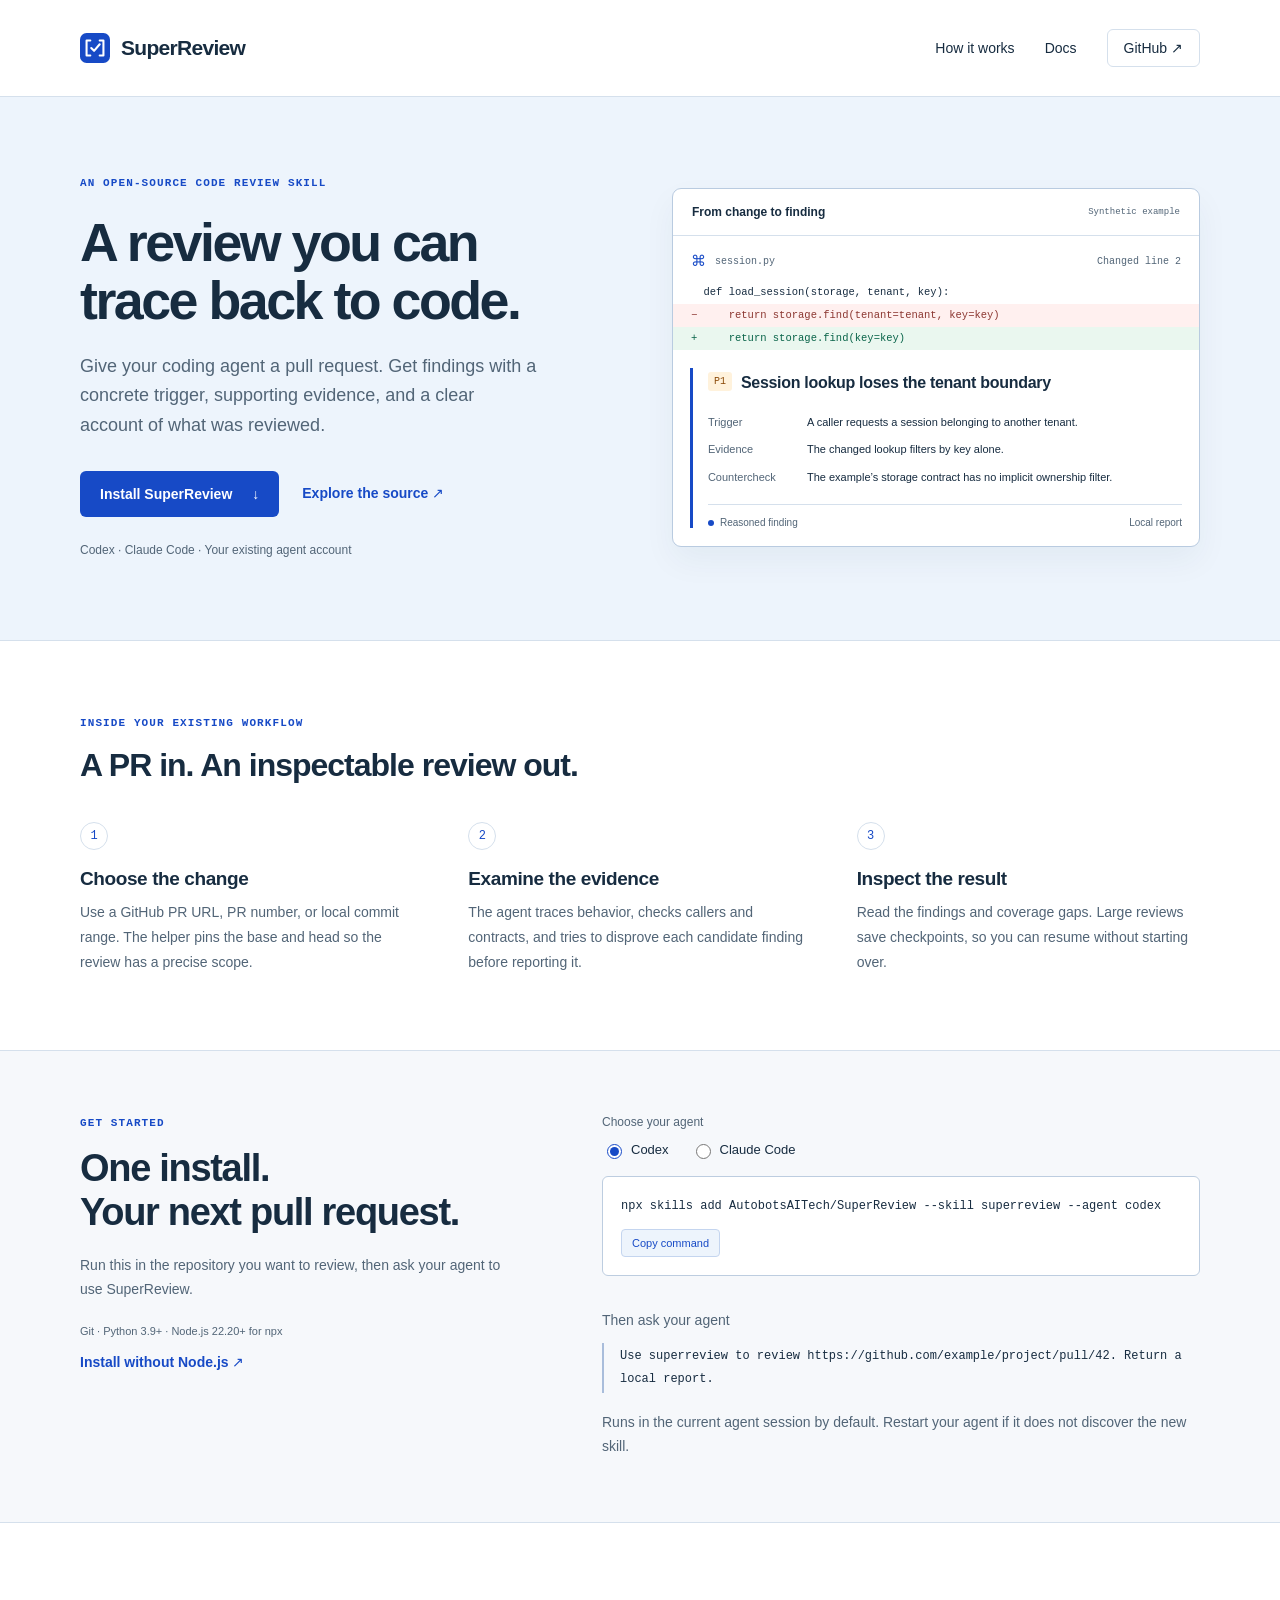
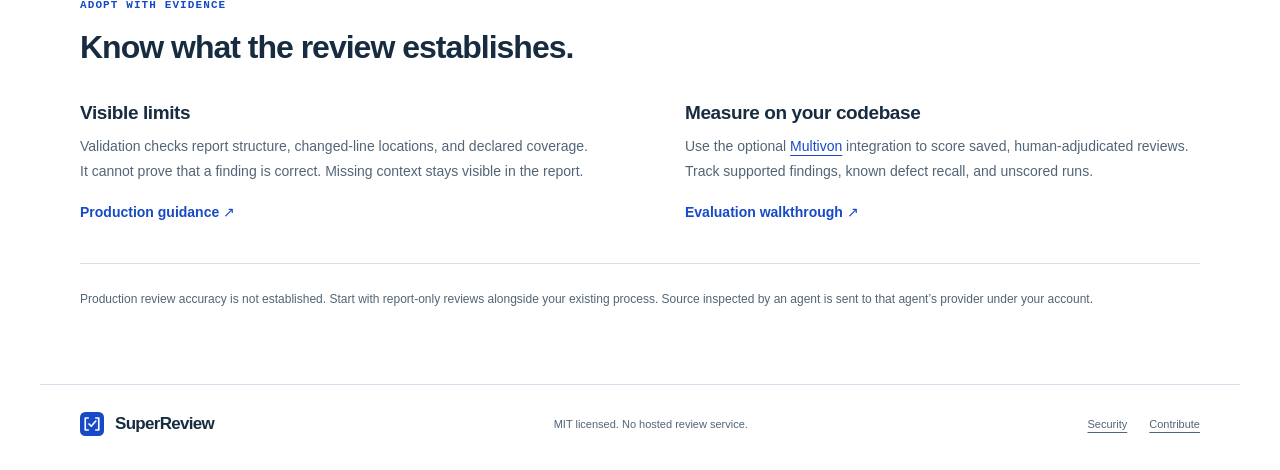
==== index.html @ 260a5c4f "Add optional review evaluation and a public project website" ====
<!doctype html>
<html lang="en">
  <head>
    <meta charset="utf-8" />
    <meta name="viewport" content="width=device-width, initial-scale=1" />
    <title>SuperReview — Code review with evidence</title>
    <meta
      name="description"
      content="Review pull requests in your coding agent. Trace findings to changed code, record coverage gaps, and resume large reviews. Open source, with local reports."
    />
    <meta name="theme-color" content="#174ac6" />
    <meta
      property="og:title"
      content="SuperReview — Code review with evidence"
    />
    <meta
      property="og:description"
      content="A portable review skill for Codex and Claude Code. Findings, evidence, and explicit coverage."
    />
    <meta property="og:type" content="website" />
    <link rel="icon" href="mark.svg" type="image/svg+xml" />
    <link rel="stylesheet" href="style.css" />
    <script src="site.js" defer></script>
  </head>
  <body>
    <a class="skip" href="#main">Skip to content</a>
    <header class="header wrap">
      <a class="brand" href="./" aria-label="SuperReview home"
        ><img src="mark.svg" alt="" width="30" height="30" />SuperReview</a
      >
      <nav aria-label="Main navigation">
        <a href="#workflow">How it works</a>
        <a href="https://github.com/AutobotsAITech/SuperReview#readme">Docs</a>
        <a
          class="nav-source"
          href="https://github.com/AutobotsAITech/SuperReview"
          >GitHub <span aria-hidden="true">↗</span></a
        >
      </nav>
    </header>
    <main id="main">
      <section class="hero">
        <div class="wrap hero-grid">
          <div class="hero-copy">
            <p class="eyebrow">An open-source code review skill</p>
            <h1>A review you can<br />trace back to code.</h1>
            <p class="intro">
              Give your coding agent a pull request. Get findings with a
              concrete trigger, supporting evidence, and a clear account of what
              was reviewed.
            </p>
            <div class="actions">
              <a class="button primary" href="#install"
                >Install SuperReview <span aria-hidden="true">↓</span></a
              ><a
                class="text-link"
                href="https://github.com/AutobotsAITech/SuperReview"
                >Explore the source <span aria-hidden="true">↗</span></a
              >
            </div>
            <p class="hero-note">
              Codex · Claude Code · Your existing agent account
            </p>
          </div>
          <figure class="review-example" aria-labelledby="example-title">
            <figcaption>
              <span id="example-title">From change to finding</span
              ><span class="sample-label">Synthetic example</span>
            </figcaption>
            <div class="code-header">
              <span class="file-icon" aria-hidden="true">⌘</span> session.py
              <span>Changed line 2</span>
            </div>
            <pre
              class="diff"
              aria-label="The storage lookup removes its tenant constraint"
            ><code><span class="context">  def load_session(storage, tenant, key):</span>
<span class="removed">−     return storage.find(tenant=tenant, key=key)</span>
<span class="added">+     return storage.find(key=key)</span></code></pre>
            <div class="finding">
              <div class="finding-title">
                <span class="severity">P1</span>
                <h2>Session lookup loses the tenant boundary</h2>
              </div>
              <dl>
                <div>
                  <dt>Trigger</dt>
                  <dd>
                    A caller requests a session belonging to another tenant.
                  </dd>
                </div>
                <div>
                  <dt>Evidence</dt>
                  <dd>The changed lookup filters by key alone.</dd>
                </div>
                <div>
                  <dt>Countercheck</dt>
                  <dd>
                    The example’s storage contract has no implicit ownership
                    filter.
                  </dd>
                </div>
              </dl>
              <div class="finding-footer">
                <span
                  ><span class="dot" aria-hidden="true"></span>Reasoned
                  finding</span
                ><span>Local report</span>
              </div>
            </div>
          </figure>
        </div>
      </section>

      <section
        class="wrap workflow section"
        id="workflow"
        aria-labelledby="workflow-title"
      >
        <div class="section-heading">
          <p class="eyebrow">Inside your existing workflow</p>
          <h2 id="workflow-title">A PR in. An inspectable review out.</h2>
        </div>
        <ol class="steps">
          <li>
            <span class="step-number">1</span>
            <h3>Choose the change</h3>
            <p>
              Use a GitHub PR URL, PR number, or local commit range. The helper
              pins the base and head so the review has a precise scope.
            </p>
          </li>
          <li>
            <span class="step-number">2</span>
            <h3>Examine the evidence</h3>
            <p>
              The agent traces behavior, checks callers and contracts, and tries
              to disprove each candidate finding before reporting it.
            </p>
          </li>
          <li>
            <span class="step-number">3</span>
            <h3>Inspect the result</h3>
            <p>
              Read the findings and coverage gaps. Large reviews save
              checkpoints, so you can resume without starting over.
            </p>
          </li>
        </ol>
      </section>

      <section
        class="install-section"
        id="install"
        aria-labelledby="install-title"
      >
        <div class="wrap install-grid">
          <div>
            <p class="eyebrow">Get started</p>
            <h2 id="install-title">
              One install.<br />Your next pull request.
            </h2>
            <p>
              Run this in the repository you want to review, then ask your agent
              to use SuperReview.
            </p>
            <p class="requirements">
              Git · Python 3.9+ · Node.js 22.20+ for npx
            </p>
            <a
              class="text-link"
              href="https://github.com/AutobotsAITech/SuperReview/blob/main/docs/installation.md"
              >Install without Node.js <span aria-hidden="true">↗</span></a
            >
          </div>
          <div class="install-panel">
            <fieldset class="agent-options">
              <legend>Choose your agent</legend>
              <label
                ><input
                  type="radio"
                  name="agent"
                  value="codex"
                  checked
                />Codex</label
              ><label
                ><input type="radio" name="agent" value="claude-code" />Claude
                Code</label
              >
            </fieldset>
            <div class="command-box">
              <code id="install-command"
                >npx skills add AutobotsAITech/SuperReview --skill superreview
                --agent codex</code
              ><button id="copy-command" type="button">Copy command</button>
            </div>
            <p
              id="copy-status"
              class="copy-status"
              role="status"
              aria-live="polite"
            ></p>
            <p class="prompt-label">Then ask your agent</p>
            <blockquote>
              Use superreview to review
              https://github.com/example/project/pull/42. Return a local report.
            </blockquote>
            <p class="install-note">
              Runs in the current agent session by default. Restart your agent
              if it does not discover the new skill.
            </p>
          </div>
        </div>
      </section>

      <section class="wrap section adoption" aria-labelledby="adoption-title">
        <div class="section-heading">
          <p class="eyebrow">Adopt with evidence</p>
          <h2 id="adoption-title">Know what the review establishes.</h2>
        </div>
        <div class="adoption-grid">
          <div>
            <h3>Visible limits</h3>
            <p>
              Validation checks report structure, changed-line locations, and
              declared coverage. It cannot prove that a finding is correct.
              Missing context stays visible in the report.
            </p>
            <a
              class="text-link"
              href="https://github.com/AutobotsAITech/SuperReview/blob/main/docs/production.md"
              >Production guidance <span aria-hidden="true">↗</span></a
            >
          </div>
          <div>
            <h3>Measure on your codebase</h3>
            <p>
              Use the optional
              <a href="https://multivon.ai">Multivon</a> integration to score
              saved, human-adjudicated reviews. Track supported findings, known
              defect recall, and unscored runs.
            </p>
            <a
              class="text-link"
              href="https://github.com/AutobotsAITech/SuperReview/blob/main/evals/multivon.md"
              >Evaluation walkthrough <span aria-hidden="true">↗</span></a
            >
          </div>
        </div>
        <aside class="scope-note">
          Production review accuracy is not established. Start with report-only
          reviews alongside your existing process. Source inspected by an agent
          is sent to that agent’s provider under your account.
        </aside>
      </section>
    </main>
    <footer class="wrap footer">
      <a class="brand" href="./"
        ><img src="mark.svg" alt="" width="24" height="24" />SuperReview</a
      >
      <p>MIT licensed. No hosted review service.</p>
      <div>
        <a
          href="https://github.com/AutobotsAITech/SuperReview/blob/main/SECURITY.md"
          >Security</a
        ><a
          href="https://github.com/AutobotsAITech/SuperReview/blob/main/CONTRIBUTING.md"
          >Contribute</a
        >
      </div>
    </footer>
  </body>
</html>
---- style.css ----
:root {
  --ink: #172c40;
  --muted: #526577;
  --blue: #174ac6;
  --pale: #edf4fc;
  --line: #d5e0ec;
  --paper: #fff;
  --green: #096449;
  --amber: #8b4a09;
  --code: #f5f7fa;
  color-scheme: light;
  font-family: Arial, Helvetica, sans-serif;
  color: var(--ink);
  background: var(--paper);
  font-synthesis: none;
}
* {
  box-sizing: border-box;
}
html {
  scroll-behavior: smooth;
  scroll-padding-top: 28px;
}
body {
  margin: 0;
}
a {
  color: var(--blue);
  text-underline-offset: 4px;
}
a:hover {
  text-decoration: underline;
}
button,
input {
  font: inherit;
}
button,
a,
input {
  -webkit-tap-highlight-color: transparent;
}
button:focus-visible,
a:focus-visible,
input:focus-visible {
  outline: 3px solid var(--blue);
  outline-offset: 5px;
}
h1,
h2,
h3,
p,
figure {
  margin: 0;
}
h1,
h2,
h3 {
  font-family: "Trebuchet MS", Arial, sans-serif;
}
p {
  font-size: 16px;
  line-height: 1.7;
}
code,
.eyebrow,
.code-header,
.sample-label,
.severity,
.step-number {
  font-family: "SFMono-Regular", Consolas, "Liberation Mono", monospace;
}
.wrap {
  max-width: 1200px;
  margin: auto;
  padding-left: 40px;
  padding-right: 40px;
}
.skip {
  position: absolute;
  top: -80px;
  left: 16px;
  padding: 12px;
  background: white;
  z-index: 5;
}
.skip:focus {
  top: 10px;
}
.header {
  height: 96px;
  display: flex;
  align-items: center;
  justify-content: space-between;
  gap: 24px;
}
.brand {
  display: inline-flex;
  align-items: center;
  gap: 11px;
  color: var(--ink);
  font-size: 21px;
  font-weight: 700;
  letter-spacing: -0.7px;
  text-decoration: none;
}
.brand:hover {
  text-decoration: none;
}
.header nav {
  display: flex;
  align-items: center;
  gap: 30px;
}
.header nav a {
  font-size: 14px;
  color: var(--ink);
  text-decoration: none;
}
.header nav a:hover {
  text-decoration: underline;
}
.nav-source {
  border: 1px solid var(--line);
  border-radius: 6px;
  padding: 10px 16px;
}
.hero {
  background: var(--pale);
  border-top: 1px solid var(--line);
  border-bottom: 1px solid var(--line);
}
.hero-grid {
  display: grid;
  grid-template-columns: 1.03fr 1fr;
  gap: 48px;
  align-items: center;
  padding-top: 78px;
  padding-bottom: 80px;
}
.eyebrow {
  font-size: 11px;
  line-height: 1.5;
  letter-spacing: 1.1px;
  text-transform: uppercase;
  color: var(--blue);
  font-weight: 600;
}
.hero h1 {
  font-size: clamp(40px, 4.2vw, 57px);
  line-height: 1.08;
  letter-spacing: -2.5px;
  margin: 21px 0 23px;
}
.intro {
  font-size: 18px;
  line-height: 1.65;
  color: var(--muted);
  max-width: 460px;
}
.actions {
  display: flex;
  gap: 23px;
  align-items: center;
  margin-top: 30px;
  flex-wrap: wrap;
}
.button {
  display: inline-flex;
  justify-content: center;
  gap: 20px;
  padding: 15px 20px;
  border-radius: 6px;
  font-size: 14px;
  font-weight: 700;
  text-decoration: none;
}
.button:hover {
  text-decoration: none;
  background: #103a9e;
}
.primary {
  background: var(--blue);
  color: white;
}
.text-link {
  display: inline-block;
  font-size: 14px;
  font-weight: 600;
  text-decoration: none;
  line-height: 1.5;
}
.text-link:hover {
  text-decoration: underline;
}
.hero-note {
  font-size: 12px;
  color: var(--muted);
  margin-top: 23px;
}
.review-example {
  min-width: 0;
  border: 1px solid #b9cbe0;
  border-radius: 9px;
  background: var(--paper);
  box-shadow: 0 14px 32px #1836500d;
  overflow: hidden;
}
.review-example figcaption {
  padding: 16px 19px;
  display: flex;
  justify-content: space-between;
  align-items: center;
  gap: 12px;
  font-size: 12px;
  font-weight: 600;
  border-bottom: 1px solid var(--line);
}
.sample-label {
  font-size: 9px;
  color: var(--muted);
  font-weight: 400;
  white-space: nowrap;
}
.code-header {
  font-size: 10px;
  color: var(--muted);
  display: flex;
  align-items: center;
  gap: 9px;
  padding: 16px 18px 10px;
}
.code-header > span:last-child {
  margin-left: auto;
}
.file-icon {
  color: var(--blue);
  font-size: 15px;
}
.diff {
  font-size: 10.5px;
  line-height: 2.2;
  overflow: auto;
  margin: 0;
  padding: 0 0 18px;
}
.diff span {
  display: block;
  padding: 0 18px;
  min-width: max-content;
}
.diff code {
  display: block;
  white-space: normal;
}
.diff .context,
.diff .added,
.diff .removed {
  white-space: pre;
}
.removed {
  background: #fff0ef;
  color: #8c3731;
}
.added {
  background: #eaf7ef;
  color: var(--green);
}
.finding {
  margin: 0 17px 18px;
  border-left: 3px solid var(--blue);
  padding: 4px 0 0 15px;
}
.finding-title {
  display: flex;
  align-items: flex-start;
  gap: 9px;
}
.finding h2 {
  font-size: 16px;
  line-height: 1.35;
  letter-spacing: -0.3px;
}
.severity {
  font-size: 10px;
  background: #fff2dc;
  color: var(--amber);
  padding: 4px 6px;
  border-radius: 3px;
  flex-shrink: 0;
}
.finding dl {
  margin: 20px 0 18px;
  font-size: 11px;
  line-height: 1.6;
}
.finding dl > div {
  display: grid;
  grid-template-columns: 90px 1fr;
  gap: 9px;
  margin: 10px 0;
}
.finding dt {
  color: var(--muted);
}
.finding dd {
  margin: 0;
}
.finding-footer {
  border-top: 1px solid var(--line);
  padding-top: 12px;
  font-size: 10px;
  color: var(--muted);
  display: flex;
  justify-content: space-between;
}
.dot {
  display: inline-block;
  width: 6px;
  height: 6px;
  border-radius: 50%;
  background: var(--blue);
  margin-right: 6px;
}
.section {
  padding-top: 74px;
  padding-bottom: 74px;
}
.section-heading h2 {
  font-size: 32px;
  line-height: 1.2;
  letter-spacing: -1px;
  margin-top: 14px;
}
.steps {
  list-style: none;
  display: grid;
  grid-template-columns: repeat(3, 1fr);
  gap: 45px;
  padding: 0;
  margin: 38px 0 0;
}
.step-number {
  display: inline-grid;
  place-items: center;
  width: 28px;
  height: 28px;
  font-size: 12px;
  border: 1px solid var(--line);
  border-radius: 50%;
  color: var(--blue);
  margin-bottom: 18px;
}
.steps h3,
.adoption h3 {
  font-size: 19px;
  letter-spacing: -0.4px;
  margin-bottom: 10px;
}
.steps p,
.adoption-grid p {
  font-size: 14px;
  line-height: 1.8;
  color: var(--muted);
}
.install-section {
  background: #f6f8fb;
  border-top: 1px solid var(--line);
  border-bottom: 1px solid var(--line);
}
.install-grid {
  display: grid;
  grid-template-columns: 0.85fr 1.15fr;
  gap: 80px;
  padding-top: 64px;
  padding-bottom: 64px;
}
.install-grid h2 {
  font-size: 38px;
  line-height: 1.16;
  letter-spacing: -1.3px;
  margin: 15px 0 20px;
}
.install-grid > div > p:not(.eyebrow) {
  font-size: 14px;
  color: var(--muted);
}
.install-grid .requirements {
  font-size: 11px !important;
  margin: 20px 0 12px;
}
.install-panel {
  align-self: center;
  min-width: 0;
}
.agent-options {
  display: flex;
  gap: 22px;
  margin: 0;
  padding: 0;
  border: 0;
}
.agent-options legend {
  font-size: 12px;
  color: var(--muted);
  margin-bottom: 12px;
  padding: 0;
}
.agent-options label {
  display: flex;
  align-items: center;
  gap: 6px;
  font-size: 13px;
  cursor: pointer;
}
.agent-options input {
  accent-color: var(--blue);
  width: 15px;
  height: 15px;
}
.command-box {
  margin-top: 17px;
  padding: 18px;
  background: var(--paper);
  border: 1px solid #bdcde0;
  border-radius: 6px;
}
.command-box code {
  display: block;
  font-size: 12px;
  line-height: 1.9;
  overflow-wrap: anywhere;
}
.command-box button {
  color: var(--blue);
  background: var(--pale);
  border: 1px solid #c4d5ef;
  border-radius: 4px;
  padding: 7px 10px;
  cursor: pointer;
  font-size: 11px;
  margin-top: 12px;
}
.command-box button:hover {
  background: #dfeafd;
}
.copy-status {
  font-size: 11px;
  color: var(--green);
  min-height: 25px;
  margin-top: 3px;
}
.prompt-label {
  font-size: 12px;
  color: var(--muted);
  margin: 5px 0 10px;
}
blockquote {
  margin: 0;
  border-left: 2px solid #a9bddb;
  padding: 2px 0 2px 16px;
  font-family: Consolas, "Liberation Mono", monospace;
  font-size: 12px;
  line-height: 1.9;
  overflow-wrap: anywhere;
}
.install-note {
  font-size: 11px;
  line-height: 1.7;
  color: var(--muted);
  margin-top: 18px;
}
.adoption-grid {
  display: grid;
  grid-template-columns: 1fr 1fr;
  gap: 90px;
  margin-top: 36px;
}
.adoption-grid .text-link {
  margin-top: 17px;
}
.scope-note {
  font-size: 12px;
  line-height: 1.8;
  color: var(--muted);
  border-top: 1px solid var(--line);
  padding-top: 25px;
  margin-top: 40px;
  max-width: 100%;
}
.footer {
  display: flex;
  align-items: center;
  gap: 30px;
  justify-content: space-between;
  padding-top: 27px;
  padding-bottom: 34px;
  border-top: 1px solid var(--line);
}
.footer .brand {
  font-size: 17px;
}
.footer p,
.footer a:not(.brand) {
  font-size: 11px;
  color: var(--muted);
}
.footer > div {
  display: flex;
  gap: 22px;
}
@media (min-width: 1300px) {
  .hero-grid {
    gap: 62px;
  }
}
@media (max-width: 900px) {
  .wrap {
    padding-left: 28px;
    padding-right: 28px;
  }
  .hero-grid {
    gap: 27px;
  }
  .hero h1 {
    font-size: 43px;
  }
  .hero-grid {
    padding-top: 56px;
    padding-bottom: 56px;
  }
  .intro {
    font-size: 16px;
  }
  .actions {
    gap: 16px;
  }
  .review-example figcaption {
    padding: 14px;
  }
  .sample-label {
    font-size: 8px;
  }
  .diff {
    font-size: 9px;
  }
  .diff span {
    padding-left: 12px;
    padding-right: 12px;
  }
  .finding {
    margin-left: 12px;
    margin-right: 12px;
    padding-left: 10px;
  }
  .finding h2 {
    font-size: 14px;
  }
  .finding dl > div {
    grid-template-columns: 75px 1fr;
  }
  .install-grid {
    gap: 38px;
  }
  .adoption-grid {
    gap: 45px;
  }
  .steps {
    gap: 24px;
  }
  .footer {
    gap: 18px;
  }
}
@media (max-width: 680px) {
  .wrap {
    padding-left: 22px;
    padding-right: 22px;
  }
  .header {
    height: 76px;
  }
  .header nav {
    gap: 18px;
  }
  .header nav a {
    font-size: 12px;
  }
  .header nav a:first-child {
    display: none;
  }
  .nav-source {
    padding: 8px 11px;
  }
  .brand {
    font-size: 19px;
    gap: 8px;
  }
  .brand img {
    width: 25px;
    height: 25px;
  }
  .hero-grid {
    grid-template-columns: 1fr;
    gap: 38px;
    padding-top: 44px;
    padding-bottom: 42px;
  }
  .hero h1 {
    font-size: 47px;
    letter-spacing: -2px;
  }
  .intro {
    font-size: 17px;
  }
  .review-example {
    max-width: 500px;
    width: 100%;
    justify-self: center;
  }
  .diff {
    font-size: 10px;
  }
  .finding h2 {
    font-size: 16px;
  }
  .sample-label {
    font-size: 9px;
  }
  .finding dl {
    font-size: 12px;
  }
  .finding dl > div {
    grid-template-columns: 90px 1fr;
  }
  .section {
    padding-top: 48px;
    padding-bottom: 48px;
  }
  .section-heading h2 {
    font-size: 28px;
  }
  .steps {
    grid-template-columns: 1fr;
    gap: 26px;
    margin-top: 29px;
  }
  .steps li {
    position: relative;
    padding-left: 44px;
  }
  .step-number {
    position: absolute;
    left: 0;
    top: 0;
  }
  .steps h3 {
    margin-bottom: 7px;
  }
  .install-grid {
    grid-template-columns: 1fr;
    gap: 32px;
    padding-top: 45px;
    padding-bottom: 45px;
  }
  .install-grid h2 {
    font-size: 34px;
  }
  .install-grid h2 br {
    display: none;
  }
  .adoption-grid {
    grid-template-columns: 1fr;
    gap: 30px;
    margin-top: 28px;
  }
  .scope-note {
    margin-top: 30px;
  }
  .footer {
    flex-wrap: wrap;
    justify-content: flex-start;
    gap: 18px;
  }
  .footer p {
    order: 3;
    width: 100%;
  }
  .footer > div {
    margin-left: auto;
  }
}
@media (max-width: 370px) {
  .hero h1 {
    font-size: 40px;
  }
  .header nav {
    gap: 12px;
  }
  .diff {
    font-size: 9px;
  }
  .finding dl > div {
    grid-template-columns: 78px 1fr;
  }
  .review-example figcaption {
    font-size: 11px;
  }
  .sample-label {
    font-size: 8px;
  }
}
@media (prefers-reduced-motion: reduce) {
  html {
    scroll-behavior: auto;
  }
}
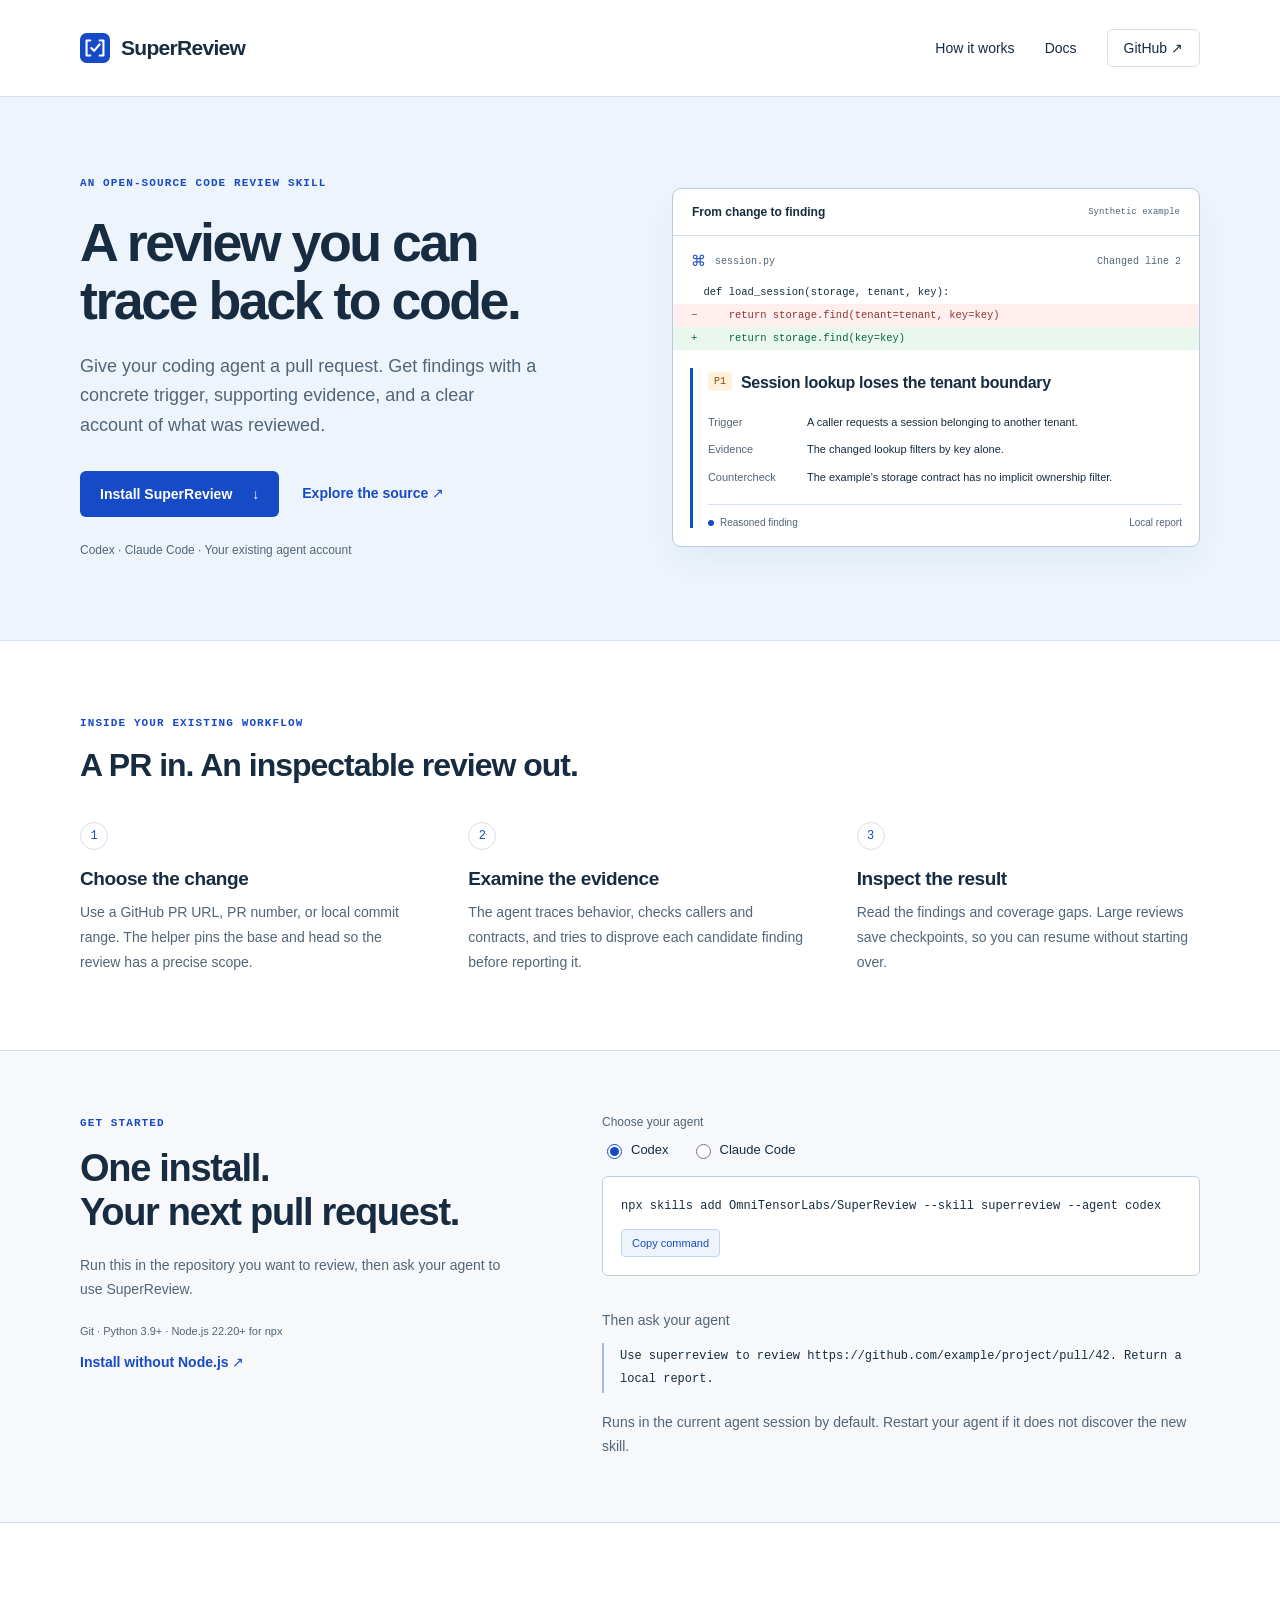
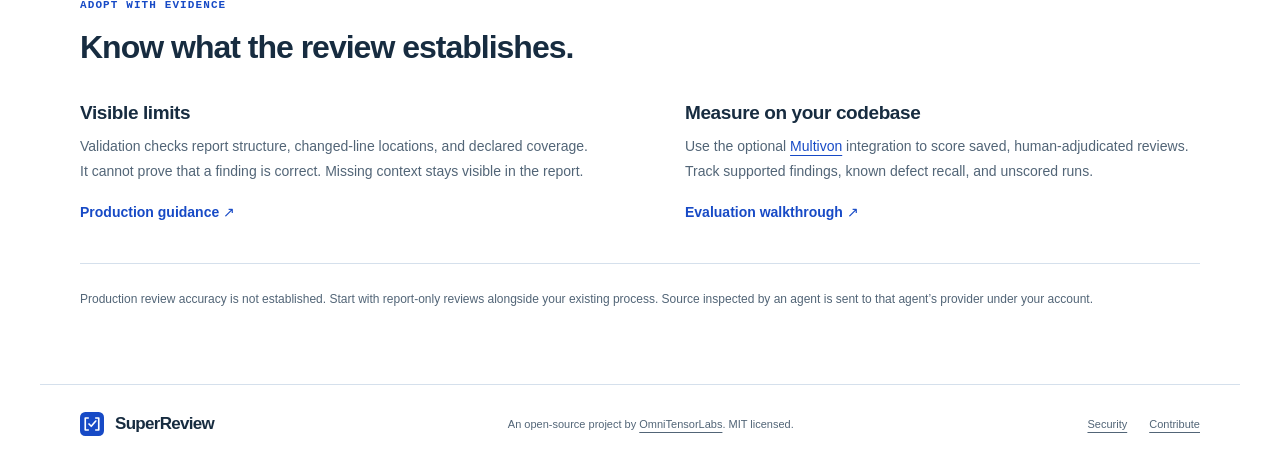
==== commit e8bf5901: "Connect SuperReview with OmniTensorLabs" ====
--- a/index.html
+++ b/index.html
@@ -18,6 +18,7 @@
       content="A portable review skill for Codex and Claude Code. Findings, evidence, and explicit coverage."
     />
     <meta property="og:type" content="website" />
+    <link rel="canonical" href="https://superreview.omnitensorlabs.com/" />
     <link rel="icon" href="mark.svg" type="image/svg+xml" />
     <link rel="stylesheet" href="style.css" />
     <script src="site.js" defer></script>
@@ -30,10 +31,10 @@
       >
       <nav aria-label="Main navigation">
         <a href="#workflow">How it works</a>
-        <a href="https://github.com/AutobotsAITech/SuperReview#readme">Docs</a>
+        <a href="https://github.com/OmniTensorLabs/SuperReview#readme">Docs</a>
         <a
           class="nav-source"
-          href="https://github.com/AutobotsAITech/SuperReview"
+          href="https://github.com/OmniTensorLabs/SuperReview"
           >GitHub <span aria-hidden="true">↗</span></a
         >
       </nav>
@@ -54,7 +55,7 @@
                 >Install SuperReview <span aria-hidden="true">↓</span></a
               ><a
                 class="text-link"
-                href="https://github.com/AutobotsAITech/SuperReview"
+                href="https://github.com/OmniTensorLabs/SuperReview"
                 >Explore the source <span aria-hidden="true">↗</span></a
               >
             </div>
@@ -169,7 +170,7 @@
             </p>
             <a
               class="text-link"
-              href="https://github.com/AutobotsAITech/SuperReview/blob/main/docs/installation.md"
+              href="https://github.com/OmniTensorLabs/SuperReview/blob/main/docs/installation.md"
               >Install without Node.js <span aria-hidden="true">↗</span></a
             >
           </div>
@@ -190,7 +191,7 @@
             </fieldset>
             <div class="command-box">
               <code id="install-command"
-                >npx skills add AutobotsAITech/SuperReview --skill superreview
+                >npx skills add OmniTensorLabs/SuperReview --skill superreview
                 --agent codex</code
               ><button id="copy-command" type="button">Copy command</button>
             </div>
@@ -228,7 +229,7 @@
             </p>
             <a
               class="text-link"
-              href="https://github.com/AutobotsAITech/SuperReview/blob/main/docs/production.md"
+              href="https://github.com/OmniTensorLabs/SuperReview/blob/main/docs/production.md"
               >Production guidance <span aria-hidden="true">↗</span></a
             >
           </div>
@@ -242,7 +243,7 @@
             </p>
             <a
               class="text-link"
-              href="https://github.com/AutobotsAITech/SuperReview/blob/main/evals/multivon.md"
+              href="https://github.com/OmniTensorLabs/SuperReview/blob/main/evals/multivon.md"
               >Evaluation walkthrough <span aria-hidden="true">↗</span></a
             >
           </div>
@@ -258,13 +259,17 @@
       <a class="brand" href="./"
         ><img src="mark.svg" alt="" width="24" height="24" />SuperReview</a
       >
-      <p>MIT licensed. No hosted review service.</p>
+      <p>
+        An open-source project by
+        <a href="https://www.omnitensorlabs.com/">OmniTensorLabs</a>. MIT
+        licensed.
+      </p>
       <div>
         <a
-          href="https://github.com/AutobotsAITech/SuperReview/blob/main/SECURITY.md"
+          href="https://github.com/OmniTensorLabs/SuperReview/blob/main/SECURITY.md"
           >Security</a
         ><a
-          href="https://github.com/AutobotsAITech/SuperReview/blob/main/CONTRIBUTING.md"
+          href="https://github.com/OmniTensorLabs/SuperReview/blob/main/CONTRIBUTING.md"
           >Contribute</a
         >
       </div>
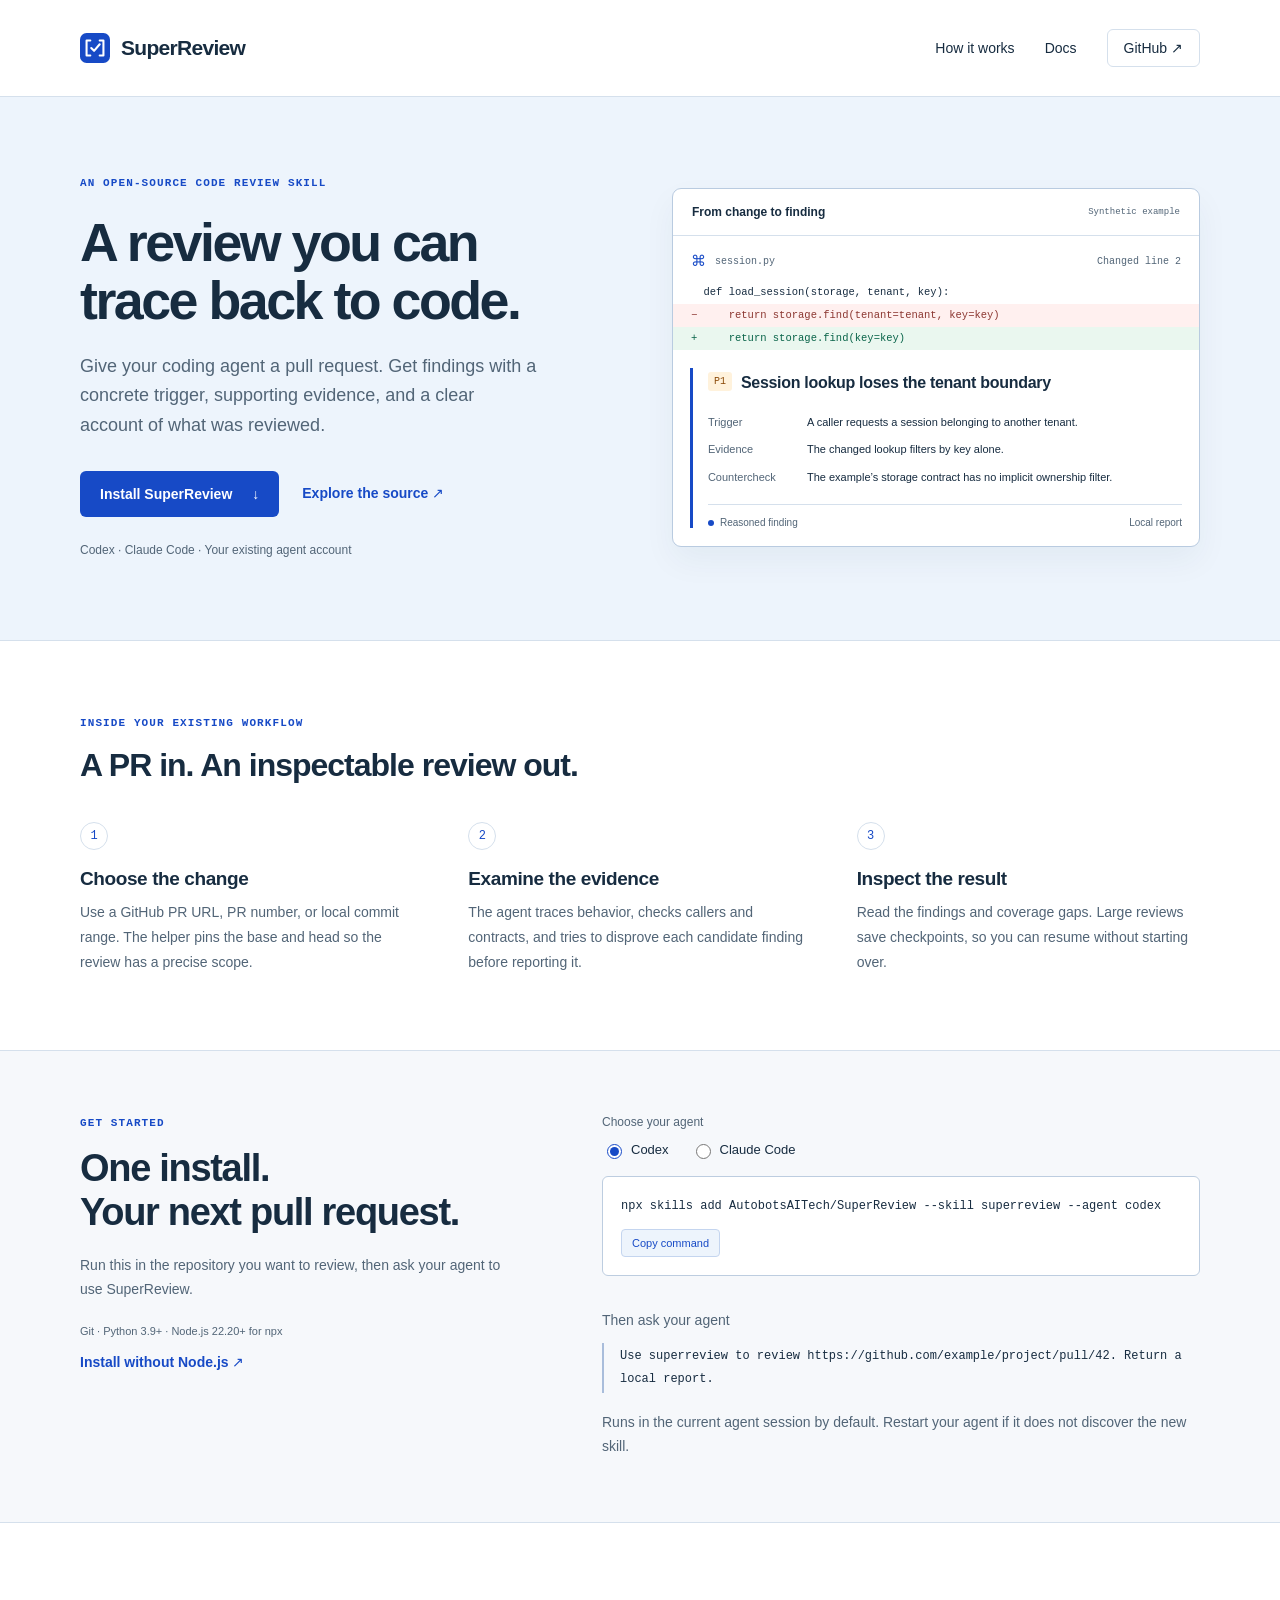
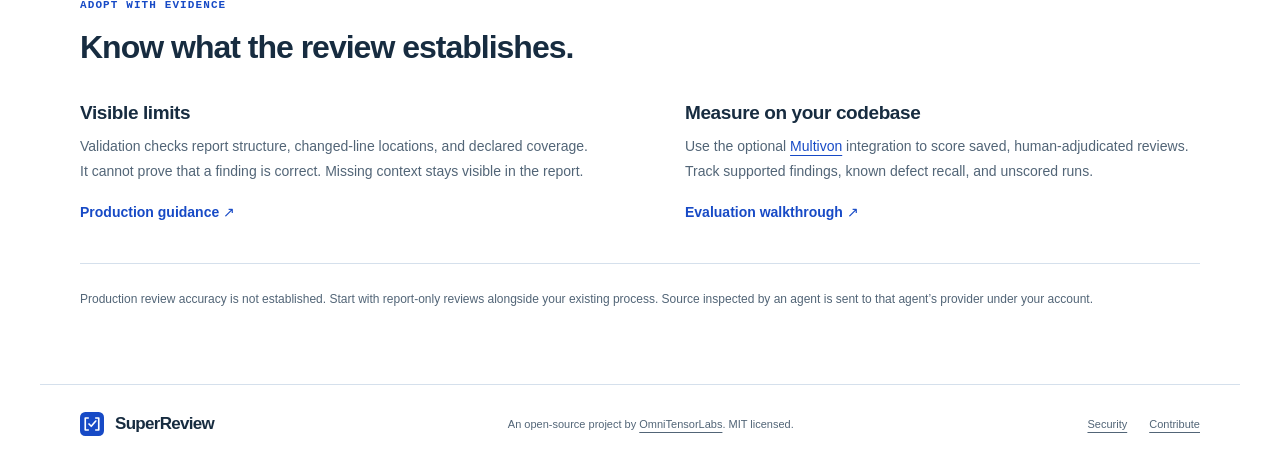
==== commit 0efe437d: "Keep the established repository and skill installation source" ====
--- a/index.html
+++ b/index.html
@@ -31,10 +31,10 @@
       >
       <nav aria-label="Main navigation">
         <a href="#workflow">How it works</a>
-        <a href="https://github.com/OmniTensorLabs/SuperReview#readme">Docs</a>
+        <a href="https://github.com/AutobotsAITech/SuperReview#readme">Docs</a>
         <a
           class="nav-source"
-          href="https://github.com/OmniTensorLabs/SuperReview"
+          href="https://github.com/AutobotsAITech/SuperReview"
           >GitHub <span aria-hidden="true">↗</span></a
         >
       </nav>
@@ -55,7 +55,7 @@
                 >Install SuperReview <span aria-hidden="true">↓</span></a
               ><a
                 class="text-link"
-                href="https://github.com/OmniTensorLabs/SuperReview"
+                href="https://github.com/AutobotsAITech/SuperReview"
                 >Explore the source <span aria-hidden="true">↗</span></a
               >
             </div>
@@ -170,7 +170,7 @@
             </p>
             <a
               class="text-link"
-              href="https://github.com/OmniTensorLabs/SuperReview/blob/main/docs/installation.md"
+              href="https://github.com/AutobotsAITech/SuperReview/blob/main/docs/installation.md"
               >Install without Node.js <span aria-hidden="true">↗</span></a
             >
           </div>
@@ -191,7 +191,7 @@
             </fieldset>
             <div class="command-box">
               <code id="install-command"
-                >npx skills add OmniTensorLabs/SuperReview --skill superreview
+                >npx skills add AutobotsAITech/SuperReview --skill superreview
                 --agent codex</code
               ><button id="copy-command" type="button">Copy command</button>
             </div>
@@ -229,7 +229,7 @@
             </p>
             <a
               class="text-link"
-              href="https://github.com/OmniTensorLabs/SuperReview/blob/main/docs/production.md"
+              href="https://github.com/AutobotsAITech/SuperReview/blob/main/docs/production.md"
               >Production guidance <span aria-hidden="true">↗</span></a
             >
           </div>
@@ -243,7 +243,7 @@
             </p>
             <a
               class="text-link"
-              href="https://github.com/OmniTensorLabs/SuperReview/blob/main/evals/multivon.md"
+              href="https://github.com/AutobotsAITech/SuperReview/blob/main/evals/multivon.md"
               >Evaluation walkthrough <span aria-hidden="true">↗</span></a
             >
           </div>
@@ -266,10 +266,10 @@
       </p>
       <div>
         <a
-          href="https://github.com/OmniTensorLabs/SuperReview/blob/main/SECURITY.md"
+          href="https://github.com/AutobotsAITech/SuperReview/blob/main/SECURITY.md"
           >Security</a
         ><a
-          href="https://github.com/OmniTensorLabs/SuperReview/blob/main/CONTRIBUTING.md"
+          href="https://github.com/AutobotsAITech/SuperReview/blob/main/CONTRIBUTING.md"
           >Contribute</a
         >
       </div>
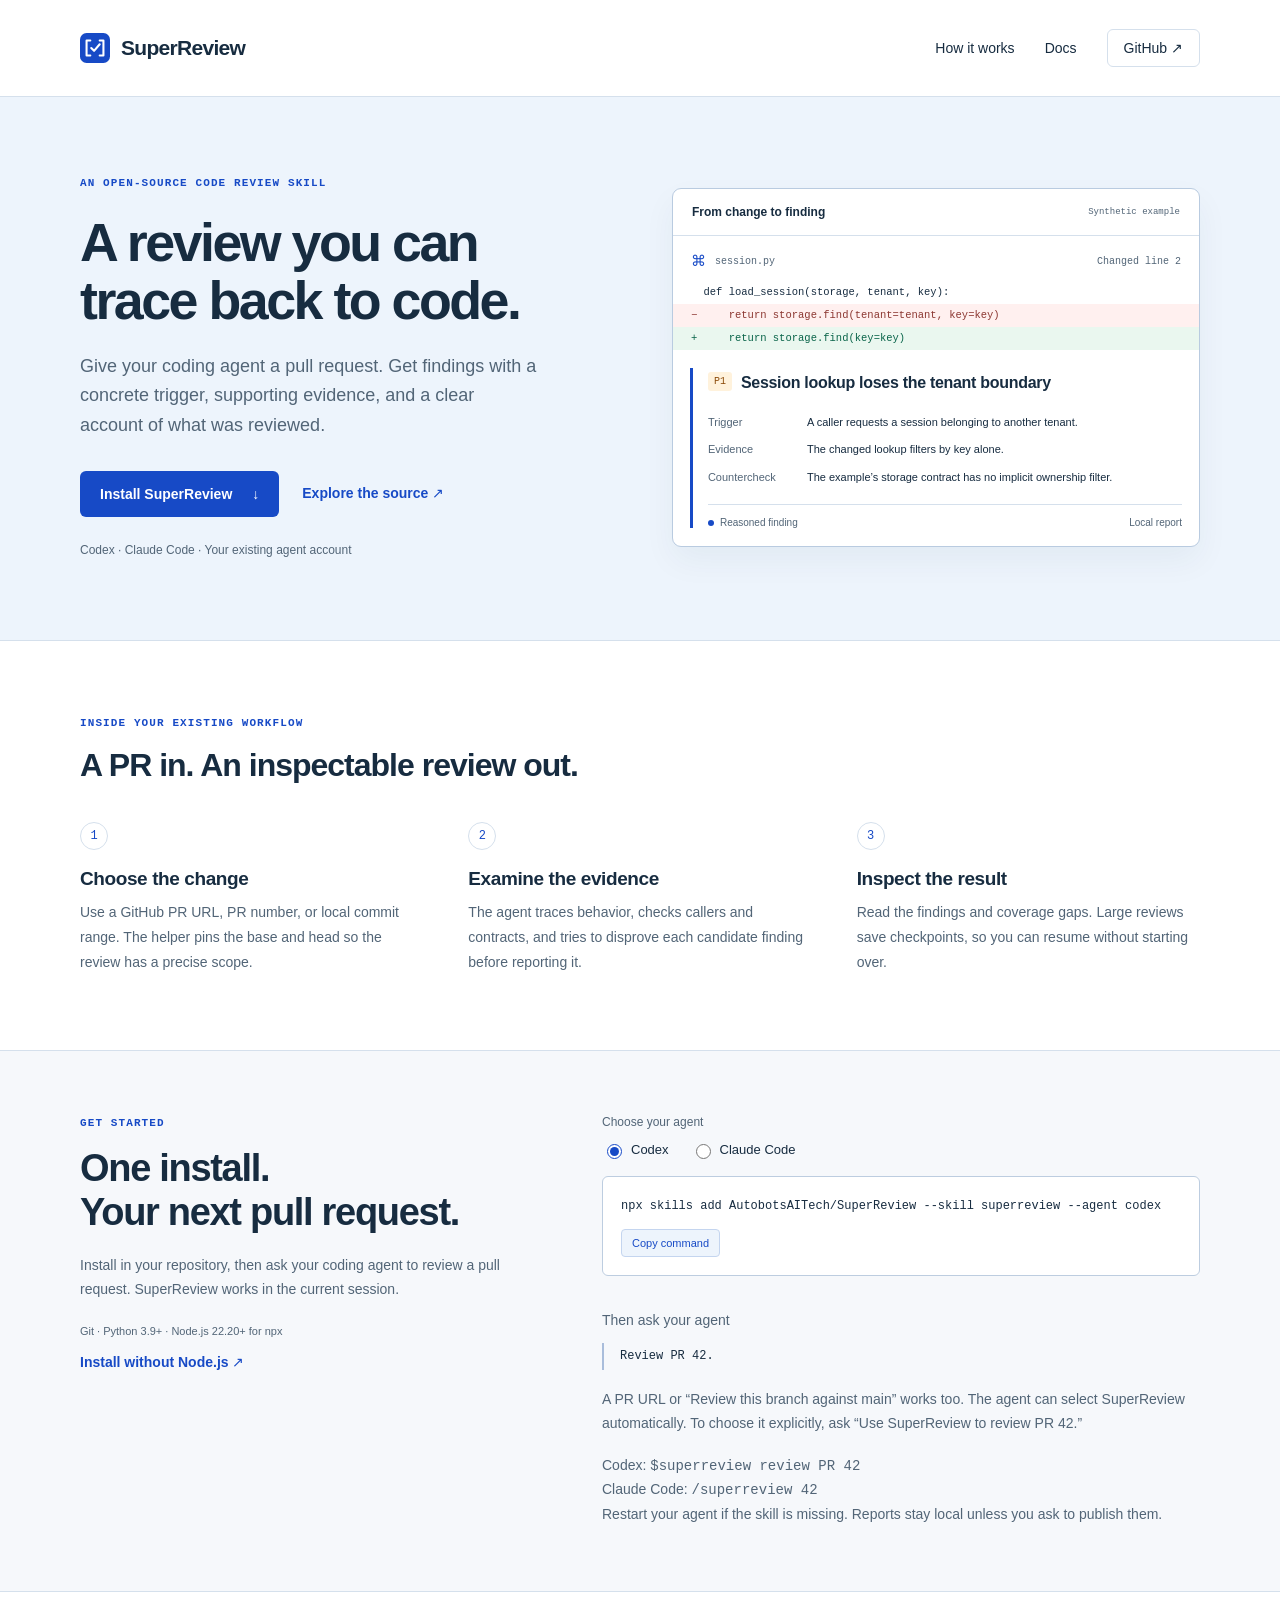
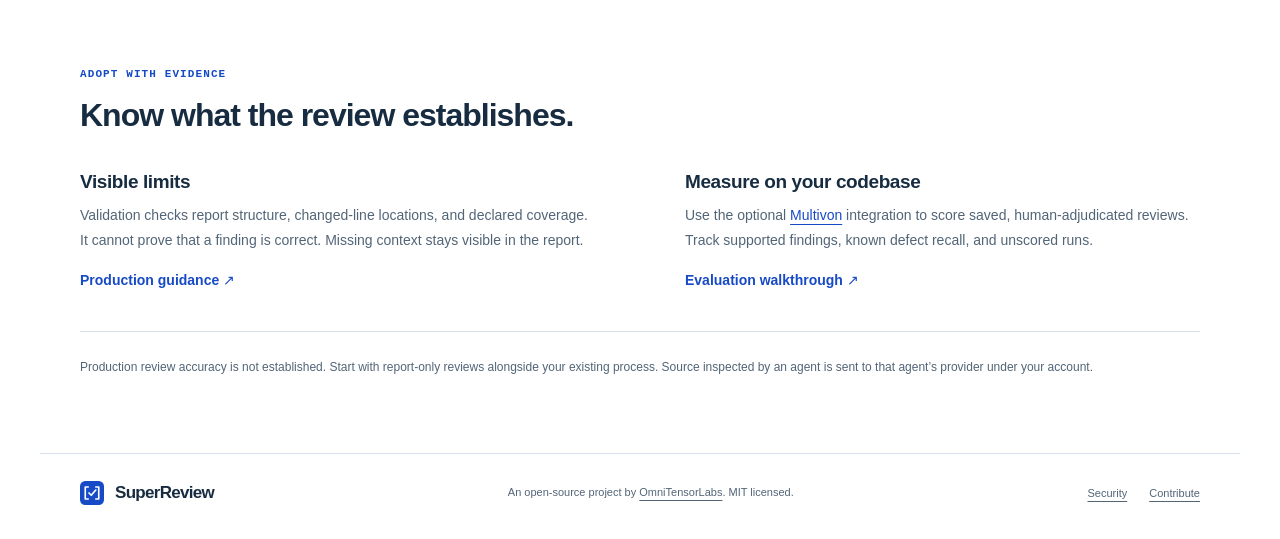
==== commit a66beeb7: "Make automatic skill selection and first-review prompts clear" ====
--- a/index.html
+++ b/index.html
@@ -162,8 +162,8 @@
               One install.<br />Your next pull request.
             </h2>
             <p>
-              Run this in the repository you want to review, then ask your agent
-              to use SuperReview.
+              Install in your repository, then ask your coding agent to review a
+              pull request. SuperReview works in the current session.
             </p>
             <p class="requirements">
               Git · Python 3.9+ · Node.js 22.20+ for npx
@@ -202,13 +202,17 @@
               aria-live="polite"
             ></p>
             <p class="prompt-label">Then ask your agent</p>
-            <blockquote>
-              Use superreview to review
-              https://github.com/example/project/pull/42. Return a local report.
-            </blockquote>
+            <blockquote>Review PR 42.</blockquote>
             <p class="install-note">
-              Runs in the current agent session by default. Restart your agent
-              if it does not discover the new skill.
+              A PR URL or “Review this branch against main” works too. The agent
+              can select SuperReview automatically. To choose it explicitly, ask
+              “Use SuperReview to review PR 42.”
+            </p>
+            <p class="install-note">
+              Codex: <code>$superreview review PR 42</code><br />
+              Claude Code: <code>/superreview 42</code><br />
+              Restart your agent if the skill is missing. Reports stay local
+              unless you ask to publish them.
             </p>
           </div>
         </div>
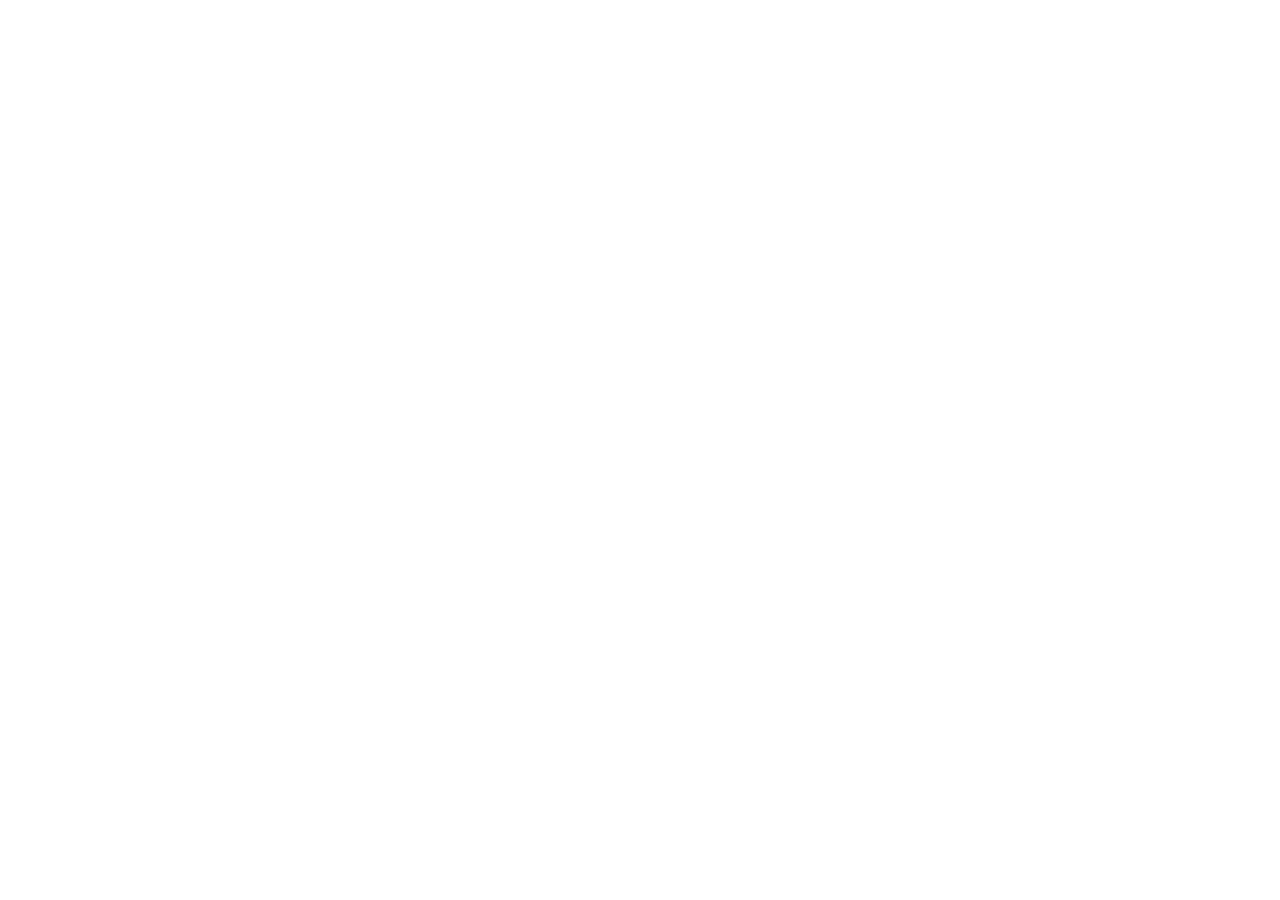
==== commit dc218b36: "Redirect the legacy website to OmniTensorLabs" ====
--- a/index.html
+++ b/index.html
@@ -3,280 +3,16 @@
   <head>
     <meta charset="utf-8" />
     <meta name="viewport" content="width=device-width, initial-scale=1" />
-    <title>SuperReview — Code review with evidence</title>
-    <meta
-      name="description"
-      content="Review pull requests in your coding agent. Trace findings to changed code, record coverage gaps, and resume large reviews. Open source, with local reports."
-    />
-    <meta name="theme-color" content="#174ac6" />
-    <meta
-      property="og:title"
-      content="SuperReview — Code review with evidence"
-    />
-    <meta
-      property="og:description"
-      content="A portable review skill for Codex and Claude Code. Findings, evidence, and explicit coverage."
-    />
-    <meta property="og:type" content="website" />
+    <title>SuperReview</title>
     <link rel="canonical" href="https://superreview.omnitensorlabs.com/" />
-    <link rel="icon" href="mark.svg" type="image/svg+xml" />
-    <link rel="stylesheet" href="style.css" />
-    <script src="site.js" defer></script>
+    <meta http-equiv="refresh" content="0; url=https://superreview.omnitensorlabs.com/" />
+    <script>
+      window.location.replace(
+        "https://superreview.omnitensorlabs.com/" + window.location.search + window.location.hash
+      );
+    </script>
   </head>
   <body>
-    <a class="skip" href="#main">Skip to content</a>
-    <header class="header wrap">
-      <a class="brand" href="./" aria-label="SuperReview home"
-        ><img src="mark.svg" alt="" width="30" height="30" />SuperReview</a
-      >
-      <nav aria-label="Main navigation">
-        <a href="#workflow">How it works</a>
-        <a href="https://github.com/AutobotsAITech/SuperReview#readme">Docs</a>
-        <a
-          class="nav-source"
-          href="https://github.com/AutobotsAITech/SuperReview"
-          >GitHub <span aria-hidden="true">↗</span></a
-        >
-      </nav>
-    </header>
-    <main id="main">
-      <section class="hero">
-        <div class="wrap hero-grid">
-          <div class="hero-copy">
-            <p class="eyebrow">An open-source code review skill</p>
-            <h1>A review you can<br />trace back to code.</h1>
-            <p class="intro">
-              Give your coding agent a pull request. Get findings with a
-              concrete trigger, supporting evidence, and a clear account of what
-              was reviewed.
-            </p>
-            <div class="actions">
-              <a class="button primary" href="#install"
-                >Install SuperReview <span aria-hidden="true">↓</span></a
-              ><a
-                class="text-link"
-                href="https://github.com/AutobotsAITech/SuperReview"
-                >Explore the source <span aria-hidden="true">↗</span></a
-              >
-            </div>
-            <p class="hero-note">
-              Codex · Claude Code · Your existing agent account
-            </p>
-          </div>
-          <figure class="review-example" aria-labelledby="example-title">
-            <figcaption>
-              <span id="example-title">From change to finding</span
-              ><span class="sample-label">Synthetic example</span>
-            </figcaption>
-            <div class="code-header">
-              <span class="file-icon" aria-hidden="true">⌘</span> session.py
-              <span>Changed line 2</span>
-            </div>
-            <pre
-              class="diff"
-              aria-label="The storage lookup removes its tenant constraint"
-            ><code><span class="context">  def load_session(storage, tenant, key):</span>
-<span class="removed">−     return storage.find(tenant=tenant, key=key)</span>
-<span class="added">+     return storage.find(key=key)</span></code></pre>
-            <div class="finding">
-              <div class="finding-title">
-                <span class="severity">P1</span>
-                <h2>Session lookup loses the tenant boundary</h2>
-              </div>
-              <dl>
-                <div>
-                  <dt>Trigger</dt>
-                  <dd>
-                    A caller requests a session belonging to another tenant.
-                  </dd>
-                </div>
-                <div>
-                  <dt>Evidence</dt>
-                  <dd>The changed lookup filters by key alone.</dd>
-                </div>
-                <div>
-                  <dt>Countercheck</dt>
-                  <dd>
-                    The example’s storage contract has no implicit ownership
-                    filter.
-                  </dd>
-                </div>
-              </dl>
-              <div class="finding-footer">
-                <span
-                  ><span class="dot" aria-hidden="true"></span>Reasoned
-                  finding</span
-                ><span>Local report</span>
-              </div>
-            </div>
-          </figure>
-        </div>
-      </section>
-
-      <section
-        class="wrap workflow section"
-        id="workflow"
-        aria-labelledby="workflow-title"
-      >
-        <div class="section-heading">
-          <p class="eyebrow">Inside your existing workflow</p>
-          <h2 id="workflow-title">A PR in. An inspectable review out.</h2>
-        </div>
-        <ol class="steps">
-          <li>
-            <span class="step-number">1</span>
-            <h3>Choose the change</h3>
-            <p>
-              Use a GitHub PR URL, PR number, or local commit range. The helper
-              pins the base and head so the review has a precise scope.
-            </p>
-          </li>
-          <li>
-            <span class="step-number">2</span>
-            <h3>Examine the evidence</h3>
-            <p>
-              The agent traces behavior, checks callers and contracts, and tries
-              to disprove each candidate finding before reporting it.
-            </p>
-          </li>
-          <li>
-            <span class="step-number">3</span>
-            <h3>Inspect the result</h3>
-            <p>
-              Read the findings and coverage gaps. Large reviews save
-              checkpoints, so you can resume without starting over.
-            </p>
-          </li>
-        </ol>
-      </section>
-
-      <section
-        class="install-section"
-        id="install"
-        aria-labelledby="install-title"
-      >
-        <div class="wrap install-grid">
-          <div>
-            <p class="eyebrow">Get started</p>
-            <h2 id="install-title">
-              One install.<br />Your next pull request.
-            </h2>
-            <p>
-              Install in your repository, then ask your coding agent to review a
-              pull request. SuperReview works in the current session.
-            </p>
-            <p class="requirements">
-              Git · Python 3.9+ · Node.js 22.20+ for npx
-            </p>
-            <a
-              class="text-link"
-              href="https://github.com/AutobotsAITech/SuperReview/blob/main/docs/installation.md"
-              >Install without Node.js <span aria-hidden="true">↗</span></a
-            >
-          </div>
-          <div class="install-panel">
-            <fieldset class="agent-options">
-              <legend>Choose your agent</legend>
-              <label
-                ><input
-                  type="radio"
-                  name="agent"
-                  value="codex"
-                  checked
-                />Codex</label
-              ><label
-                ><input type="radio" name="agent" value="claude-code" />Claude
-                Code</label
-              >
-            </fieldset>
-            <div class="command-box">
-              <code id="install-command"
-                >npx skills add AutobotsAITech/SuperReview --skill superreview
-                --agent codex</code
-              ><button id="copy-command" type="button">Copy command</button>
-            </div>
-            <p
-              id="copy-status"
-              class="copy-status"
-              role="status"
-              aria-live="polite"
-            ></p>
-            <p class="prompt-label">Then ask your agent</p>
-            <blockquote>Review PR 42.</blockquote>
-            <p class="install-note">
-              A PR URL or “Review this branch against main” works too. The agent
-              can select SuperReview automatically. To choose it explicitly, ask
-              “Use SuperReview to review PR 42.”
-            </p>
-            <p class="install-note">
-              Codex: <code>$superreview review PR 42</code><br />
-              Claude Code: <code>/superreview 42</code><br />
-              Restart your agent if the skill is missing. Reports stay local
-              unless you ask to publish them.
-            </p>
-          </div>
-        </div>
-      </section>
-
-      <section class="wrap section adoption" aria-labelledby="adoption-title">
-        <div class="section-heading">
-          <p class="eyebrow">Adopt with evidence</p>
-          <h2 id="adoption-title">Know what the review establishes.</h2>
-        </div>
-        <div class="adoption-grid">
-          <div>
-            <h3>Visible limits</h3>
-            <p>
-              Validation checks report structure, changed-line locations, and
-              declared coverage. It cannot prove that a finding is correct.
-              Missing context stays visible in the report.
-            </p>
-            <a
-              class="text-link"
-              href="https://github.com/AutobotsAITech/SuperReview/blob/main/docs/production.md"
-              >Production guidance <span aria-hidden="true">↗</span></a
-            >
-          </div>
-          <div>
-            <h3>Measure on your codebase</h3>
-            <p>
-              Use the optional
-              <a href="https://multivon.ai">Multivon</a> integration to score
-              saved, human-adjudicated reviews. Track supported findings, known
-              defect recall, and unscored runs.
-            </p>
-            <a
-              class="text-link"
-              href="https://github.com/AutobotsAITech/SuperReview/blob/main/evals/multivon.md"
-              >Evaluation walkthrough <span aria-hidden="true">↗</span></a
-            >
-          </div>
-        </div>
-        <aside class="scope-note">
-          Production review accuracy is not established. Start with report-only
-          reviews alongside your existing process. Source inspected by an agent
-          is sent to that agent’s provider under your account.
-        </aside>
-      </section>
-    </main>
-    <footer class="wrap footer">
-      <a class="brand" href="./"
-        ><img src="mark.svg" alt="" width="24" height="24" />SuperReview</a
-      >
-      <p>
-        An open-source project by
-        <a href="https://www.omnitensorlabs.com/">OmniTensorLabs</a>. MIT
-        licensed.
-      </p>
-      <div>
-        <a
-          href="https://github.com/AutobotsAITech/SuperReview/blob/main/SECURITY.md"
-          >Security</a
-        ><a
-          href="https://github.com/AutobotsAITech/SuperReview/blob/main/CONTRIBUTING.md"
-          >Contribute</a
-        >
-      </div>
-    </footer>
+    <p><a href="https://superreview.omnitensorlabs.com/">Continue to SuperReview</a></p>
   </body>
 </html>
